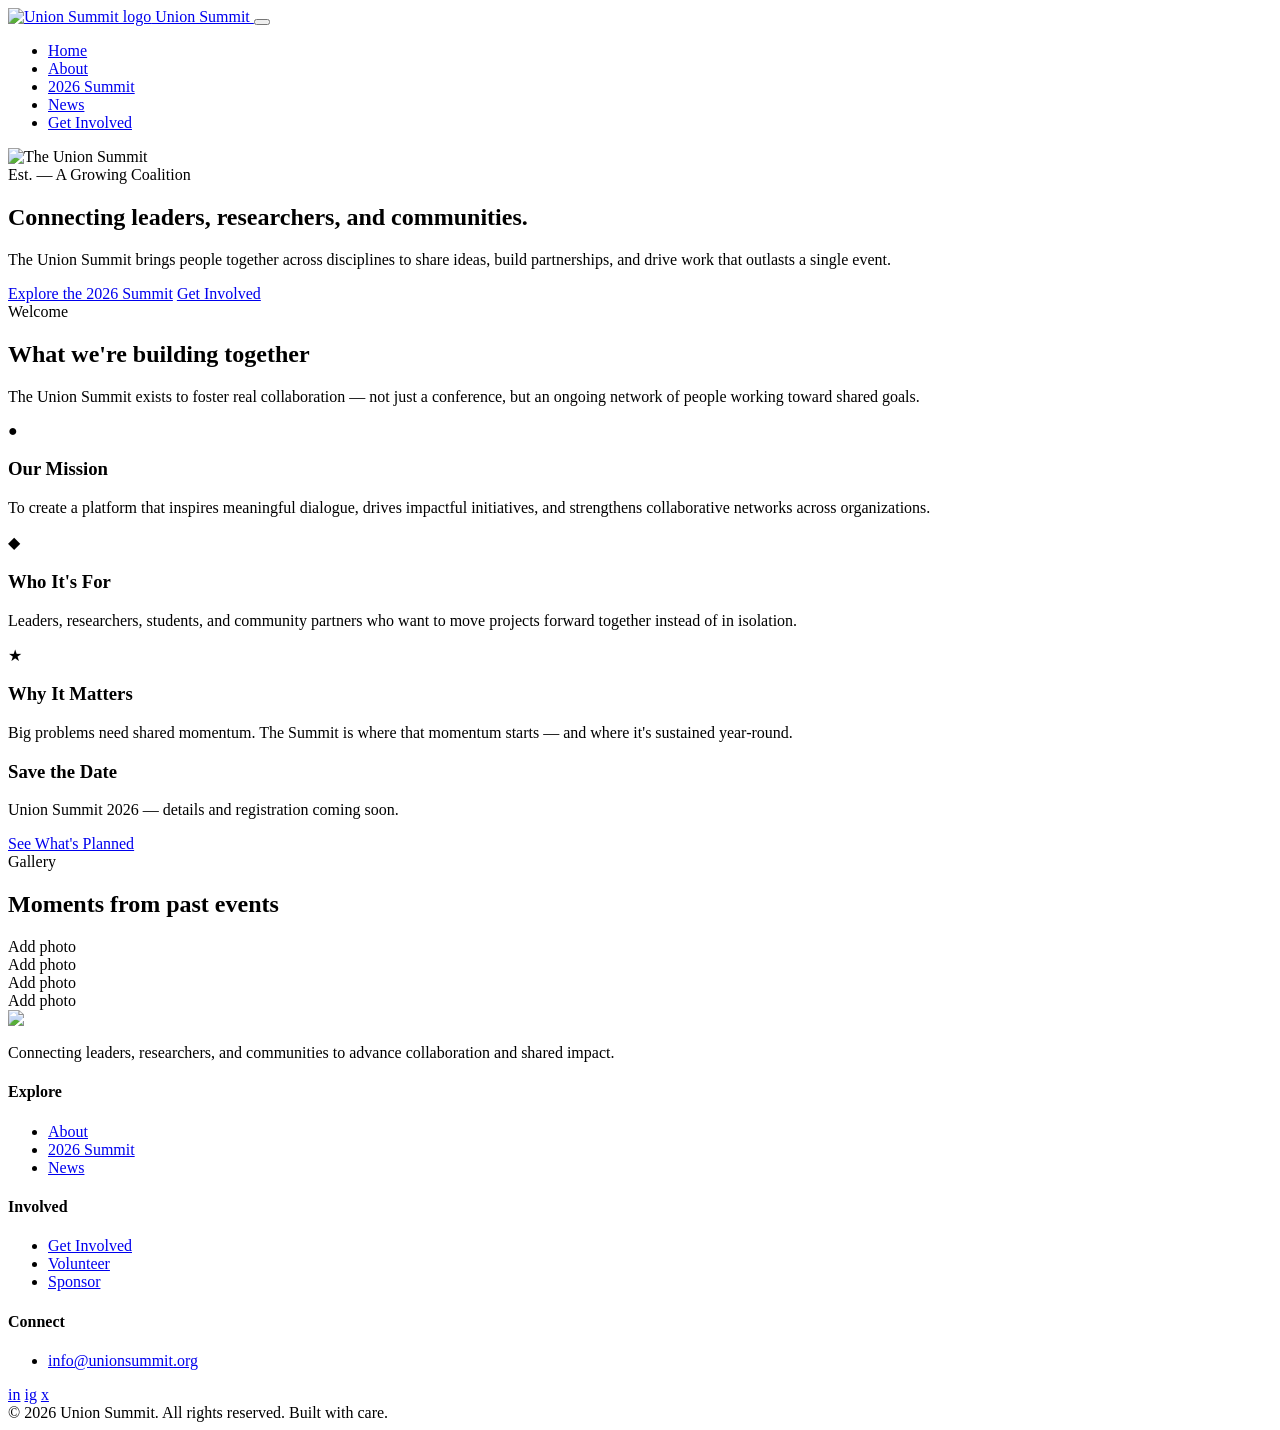
==== index.html @ f2472ecd "Add files via upload" ====
<!DOCTYPE html>
<html lang="en">
<head>
<meta charset="UTF-8">
<meta name="viewport" content="width=device-width, initial-scale=1.0">
<title>Union Summit — Connecting Leaders &amp; Communities</title>
<meta name="description" content="The Union Summit brings together leaders, researchers, and communities to advance collaboration and shared impact.">
<link rel="icon" href="assets/favicon.png" type="image/png">
<link rel="preconnect" href="https://fonts.googleapis.com">
<link href="https://fonts.googleapis.com/css2?family=Fraunces:wght@500;600;700&family=Inter:wght@400;500;600;700&display=swap" rel="stylesheet">
<link rel="stylesheet" href="assets/style.css">
</head>
<body>

<header class="site-header">
  <div class="nav-wrap">
    <a href="index.html" class="brand">
      <img src="assets/logo-icon.png" alt="Union Summit logo" class="brand-mark">
      Union Summit
    </a>
    <button class="nav-toggle" aria-label="Toggle menu" aria-expanded="false">
      <span></span><span></span><span></span>
    </button>
    <ul class="nav-links">
      <li><a href="index.html" aria-current="page">Home</a></li>
      <li><a href="about.html">About</a></li>
      <li><a href="summit2026.html">2026 Summit</a></li>
      <li><a href="news.html">News</a></li>
      <li><a href="get-involved.html">Get Involved</a></li>
    </ul>
  </div>
</header>

<section class="hero">
  <div class="container">
    <div class="hero-logo">
      <img src="assets/logo.png" alt="The Union Summit">
    </div>
    <span class="eyebrow">Est. — A Growing Coalition</span>
    <h1>Connecting leaders, researchers, and communities.</h1>
    <p class="lede">The Union Summit brings people together across disciplines to share ideas, build partnerships, and drive work that outlasts a single event.</p>
    <div class="hero-actions">
      <a href="summit2026.html" class="btn btn-primary">Explore the 2026 Summit</a>
      <a href="get-involved.html" class="btn btn-outline">Get Involved</a>
    </div>
  </div>
</section>

<section class="section">
  <div class="container">
    <div class="section-head center">
      <span class="eyebrow" style="color:var(--red)">Welcome</span>
      <h2>What we're building together</h2>
      <p>The Union Summit exists to foster real collaboration — not just a conference, but an ongoing network of people working toward shared goals.</p>
    </div>
    <div class="grid grid-3">
      <div class="card">
        <div class="icon">&#9679;</div>
        <h3>Our Mission</h3>
        <p>To create a platform that inspires meaningful dialogue, drives impactful initiatives, and strengthens collaborative networks across organizations.</p>
      </div>
      <div class="card">
        <div class="icon">&#9670;</div>
        <h3>Who It's For</h3>
        <p>Leaders, researchers, students, and community partners who want to move projects forward together instead of in isolation.</p>
      </div>
      <div class="card">
        <div class="icon">&#9733;</div>
        <h3>Why It Matters</h3>
        <p>Big problems need shared momentum. The Summit is where that momentum starts — and where it's sustained year-round.</p>
      </div>
    </div>
  </div>
</section>

<section class="section section--cream">
  <div class="container">
    <div class="banner">
      <div>
        <h3>Save the Date</h3>
        <p>Union Summit 2026 — details and registration coming soon.</p>
      </div>
      <a href="summit2026.html" class="btn btn-primary">See What's Planned</a>
    </div>
  </div>
</section>

<section class="section">
  <div class="container">
    <div class="section-head">
      <span class="eyebrow" style="color:var(--red)">Gallery</span>
      <h2>Moments from past events</h2>
    </div>
    <div class="gallery">
      <div class="ph">Add photo</div>
      <div class="ph">Add photo</div>
      <div class="ph">Add photo</div>
      <div class="ph">Add photo</div>
    </div>
  </div>
</section>

<footer class="site-footer">
  <div class="container">
    <div class="footer-grid">
      <div class="footer-brand">
        <a href="index.html" class="brand" style="color:#fff;margin-bottom:10px;display:flex">
          <img src="assets/logo-icon.png" alt="Union Summit logo" class="brand-mark"> Union Summit
        </a>
        <p>Connecting leaders, researchers, and communities to advance collaboration and shared impact.</p>
      </div>
      <div>
        <h4>Explore</h4>
        <ul>
          <li><a href="about.html">About</a></li>
          <li><a href="summit2026.html">2026 Summit</a></li>
          <li><a href="news.html">News</a></li>
        </ul>
      </div>
      <div>
        <h4>Involved</h4>
        <ul>
          <li><a href="get-involved.html">Get Involved</a></li>
          <li><a href="get-involved.html#volunteer">Volunteer</a></li>
          <li><a href="get-involved.html#sponsor">Sponsor</a></li>
        </ul>
      </div>
      <div>
        <h4>Connect</h4>
        <ul>
          <li><a href="mailto:info@unionsummit.org">info@unionsummit.org</a></li>
        </ul>
        <div class="social-row" style="margin-top:14px">
          <a href="#" aria-label="LinkedIn">in</a>
          <a href="#" aria-label="Instagram">ig</a>
          <a href="#" aria-label="X">x</a>
        </div>
      </div>
    </div>
    <div class="footer-bottom">
      <span>&copy; 2026 Union Summit. All rights reserved.</span>
      <span>Built with care.</span>
    </div>
  </div>
</footer>

<script src="assets/script.js"></script>
</body>
</html>
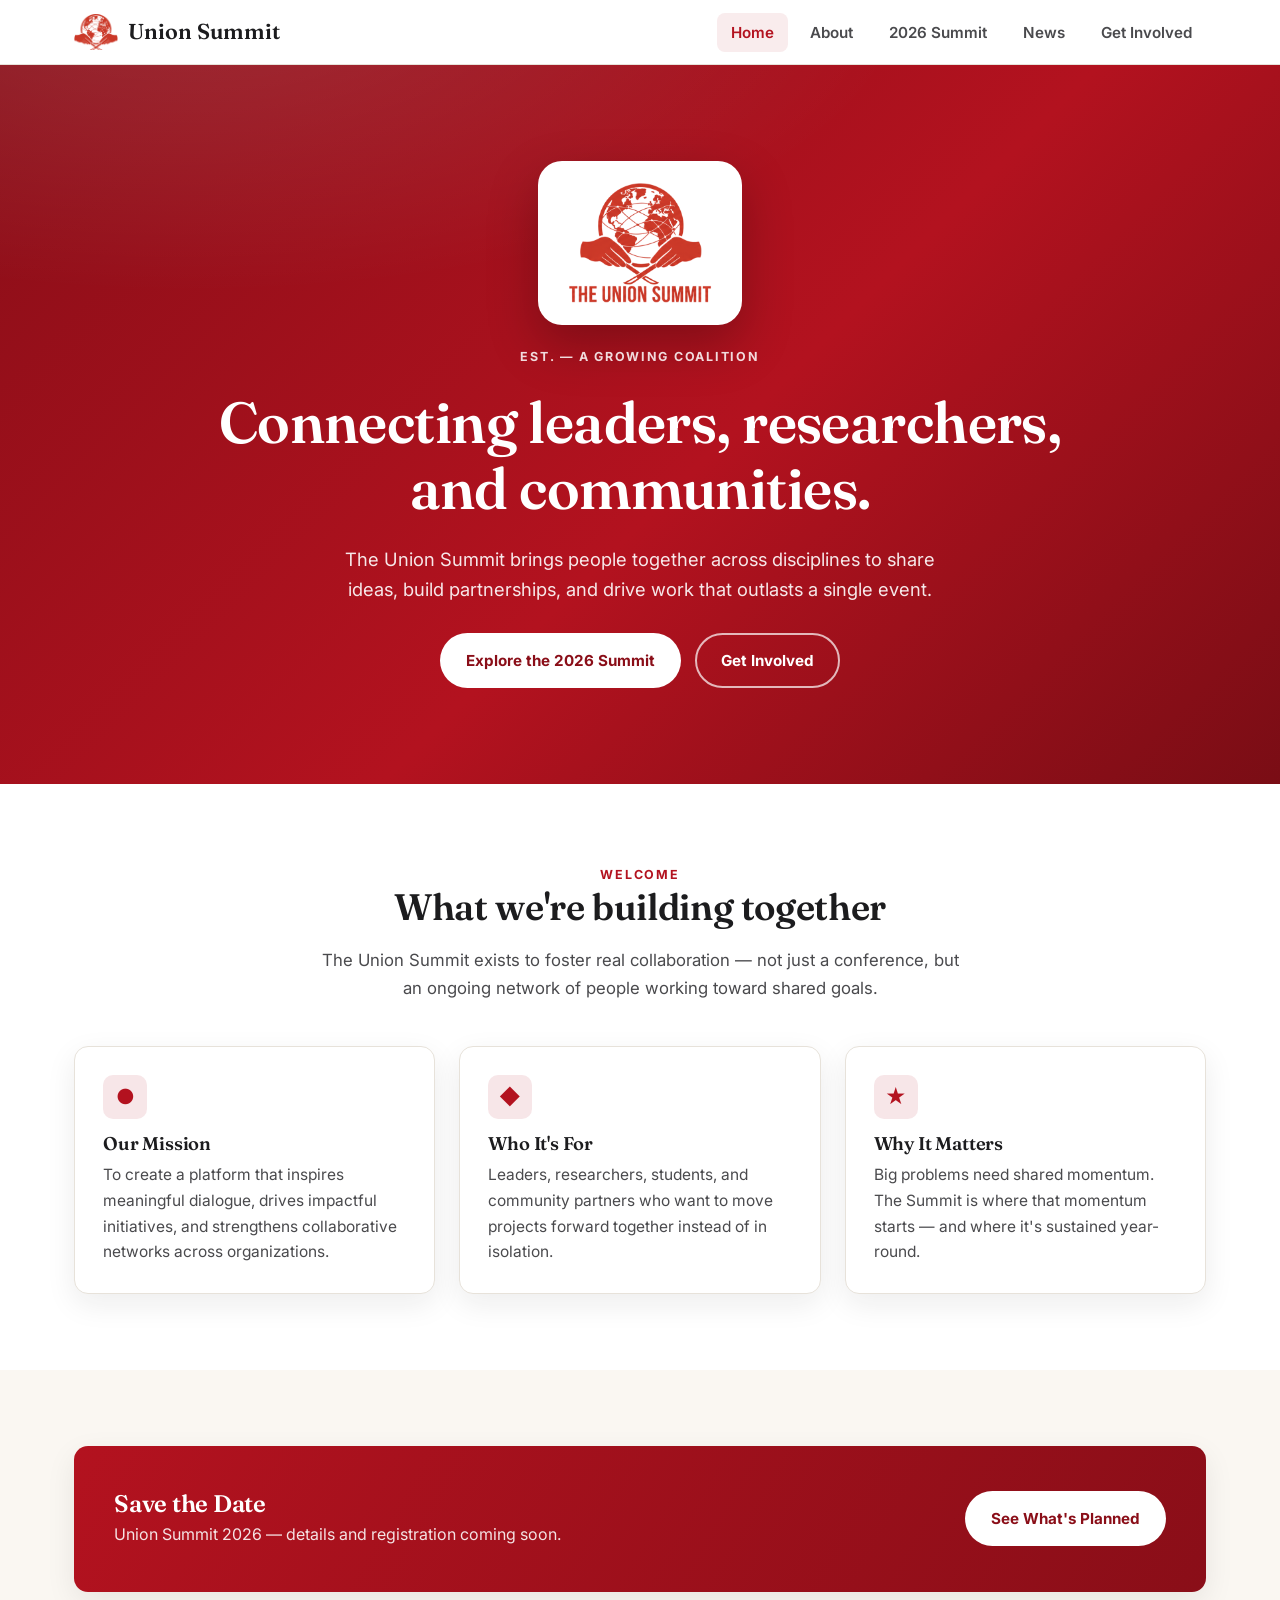
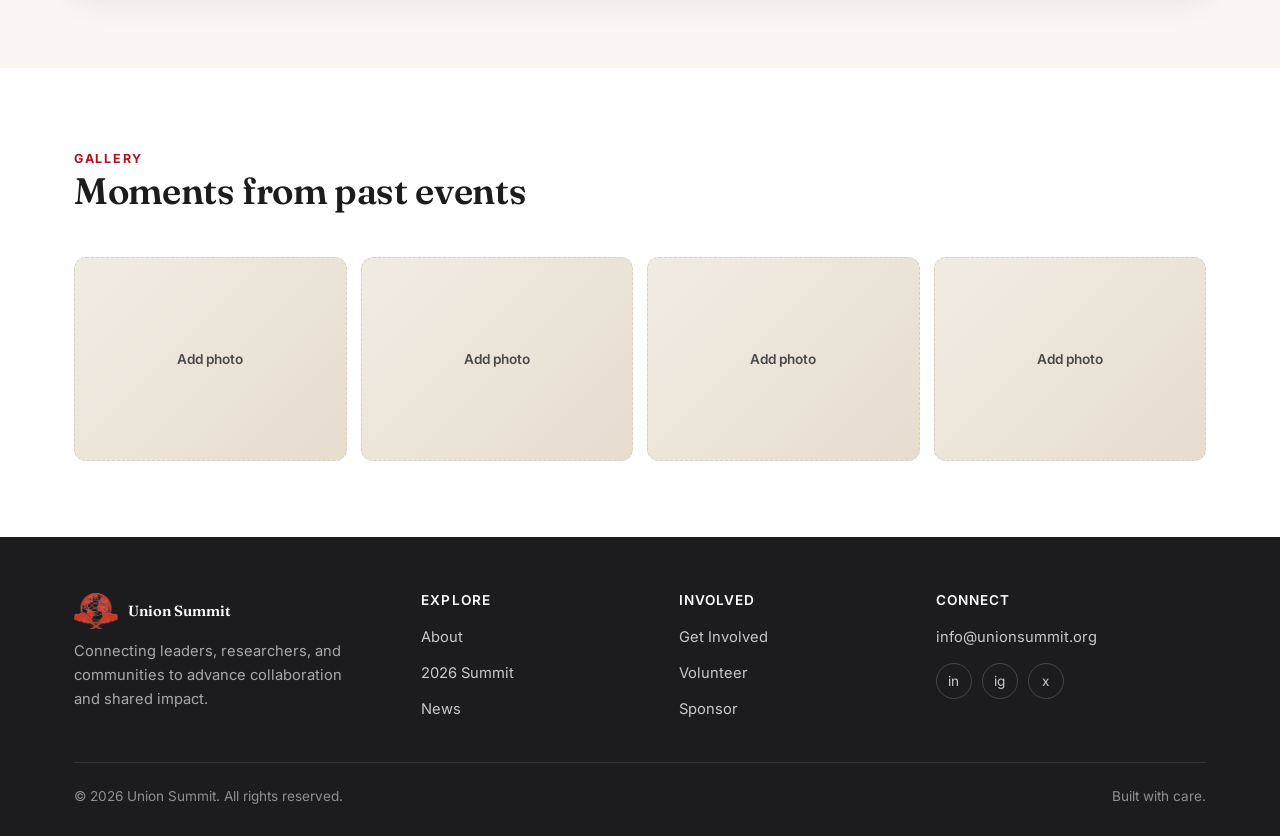
==== commit c9b76797: "Add files via upload" ====
--- a/index.html
+++ b/index.html
@@ -5,17 +5,17 @@
 <meta name="viewport" content="width=device-width, initial-scale=1.0">
 <title>Union Summit — Connecting Leaders &amp; Communities</title>
 <meta name="description" content="The Union Summit brings together leaders, researchers, and communities to advance collaboration and shared impact.">
-<link rel="icon" href="assets/favicon.png" type="image/png">
+<link rel="icon" href="favicon.png" type="image/png">
 <link rel="preconnect" href="https://fonts.googleapis.com">
 <link href="https://fonts.googleapis.com/css2?family=Fraunces:wght@500;600;700&family=Inter:wght@400;500;600;700&display=swap" rel="stylesheet">
-<link rel="stylesheet" href="assets/style.css">
+<link rel="stylesheet" href="style.css">
 </head>
 <body>
 
 <header class="site-header">
   <div class="nav-wrap">
     <a href="index.html" class="brand">
-      <img src="assets/logo-icon.png" alt="Union Summit logo" class="brand-mark">
+      <img src="logo-icon.png" alt="Union Summit logo" class="brand-mark">
       Union Summit
     </a>
     <button class="nav-toggle" aria-label="Toggle menu" aria-expanded="false">
@@ -34,7 +34,7 @@
 <section class="hero">
   <div class="container">
     <div class="hero-logo">
-      <img src="assets/logo.png" alt="The Union Summit">
+      <img src="logo.png" alt="The Union Summit">
     </div>
     <span class="eyebrow">Est. — A Growing Coalition</span>
     <h1>Connecting leaders, researchers, and communities.</h1>
@@ -105,7 +105,7 @@
     <div class="footer-grid">
       <div class="footer-brand">
         <a href="index.html" class="brand" style="color:#fff;margin-bottom:10px;display:flex">
-          <img src="assets/logo-icon.png" alt="Union Summit logo" class="brand-mark"> Union Summit
+          <img src="logo-icon.png" alt="Union Summit logo" class="brand-mark"> Union Summit
         </a>
         <p>Connecting leaders, researchers, and communities to advance collaboration and shared impact.</p>
       </div>
@@ -144,6 +144,6 @@
   </div>
 </footer>
 
-<script src="assets/script.js"></script>
+<script src="script.js"></script>
 </body>
 </html>
--- a/style.css
+++ b/style.css
@@ -0,0 +1,230 @@
+/* ============================================
+   Union Summit — shared stylesheet
+   Edit colors/fonts once here; every page updates.
+   ============================================ */
+
+:root{
+  --red: #B3121F;
+  --red-dark: #8A0E18;
+  --ink: #1C1C1E;
+  --ink-soft: #4A4A4D;
+  --paper: #FFFFFF;
+  --cream: #FAF7F2;
+  --line: #E7E2DA;
+  --gold: #C89B3C;
+
+  --font-head: "Fraunces", Georgia, serif;
+  --font-body: "Inter", -apple-system, BlinkMacSystemFont, "Segoe UI", sans-serif;
+
+  --max: 1180px;
+  --radius: 14px;
+  --shadow: 0 10px 30px rgba(28,28,30,.08);
+  --shadow-hover: 0 16px 40px rgba(28,28,30,.14);
+}
+
+*{box-sizing:border-box}
+html{scroll-behavior:smooth}
+body{
+  margin:0;
+  font-family:var(--font-body);
+  color:var(--ink);
+  background:var(--paper);
+  line-height:1.65;
+  -webkit-font-smoothing:antialiased;
+}
+img{max-width:100%;display:block}
+a{color:inherit}
+h1,h2,h3,h4{
+  font-family:var(--font-head);
+  line-height:1.15;
+  margin:0 0 .5em;
+  font-weight:600;
+  letter-spacing:-.01em;
+}
+p{margin:0 0 1em}
+.container{max-width:var(--max);margin:0 auto;padding:0 24px}
+:focus-visible{outline:3px solid var(--gold);outline-offset:2px}
+
+/* ---------- Header / Nav ---------- */
+.site-header{
+  position:sticky;top:0;z-index:100;
+  background:rgba(255,255,255,.92);
+  backdrop-filter:saturate(180%) blur(10px);
+  border-bottom:1px solid var(--line);
+}
+.nav-wrap{
+  max-width:var(--max);margin:0 auto;padding:14px 24px;
+  display:flex;align-items:center;justify-content:space-between;
+}
+.brand{
+  display:flex;align-items:center;gap:10px;
+  font-family:var(--font-head);font-weight:600;font-size:1.35rem;
+  color:var(--ink);text-decoration:none;
+}
+.brand-mark{
+  height:36px;width:auto;object-fit:contain;flex:none;
+}
+.nav-links{display:flex;gap:8px;align-items:center;list-style:none;margin:0;padding:0}
+.nav-links a{
+  text-decoration:none;font-weight:600;font-size:.95rem;color:var(--ink-soft);
+  padding:10px 14px;border-radius:8px;transition:background .15s,color .15s;
+}
+.nav-links a:hover,.nav-links a[aria-current="page"]{color:var(--red);background:rgba(179,18,31,.08)}
+.nav-toggle{
+  display:none;background:none;border:1px solid var(--line);border-radius:8px;
+  width:42px;height:42px;cursor:pointer;padding:0;
+}
+.nav-toggle span{
+  display:block;width:20px;height:2px;background:var(--ink);margin:5px auto;
+  transition:transform .2s, opacity .2s;
+}
+.nav-toggle.open span:nth-child(1){transform:translateY(7px) rotate(45deg)}
+.nav-toggle.open span:nth-child(2){opacity:0}
+.nav-toggle.open span:nth-child(3){transform:translateY(-7px) rotate(-45deg)}
+
+@media (max-width:820px){
+  .nav-toggle{display:block}
+  .nav-links{
+    position:absolute;top:100%;left:0;right:0;
+    background:var(--paper);border-bottom:1px solid var(--line);
+    flex-direction:column;align-items:stretch;gap:2px;padding:10px 16px 16px;
+    display:none;
+  }
+  .nav-links.open{display:flex}
+  .nav-links a{padding:12px 14px}
+}
+
+/* ---------- Hero ---------- */
+.hero{
+  position:relative;color:#fff;overflow:hidden;
+  background:
+    radial-gradient(1200px 500px at 15% -10%, rgba(255,255,255,.12), transparent 60%),
+    linear-gradient(135deg,var(--red-dark),var(--red) 55%,#7a0d15);
+}
+.hero .container{
+  padding-top:96px;padding-bottom:96px;
+  max-width:900px;text-align:center;
+  display:flex;flex-direction:column;align-items:center;gap:22px;
+}
+.hero.hero--sm .container{padding-top:64px;padding-bottom:64px}
+.hero-logo{
+  background:#fff;border-radius:24px;padding:22px 30px;
+  box-shadow:0 20px 50px rgba(0,0,0,.25);
+  display:inline-flex;
+}
+.hero-logo img{height:120px;width:auto;display:block}
+@media (max-width:600px){.hero-logo{padding:16px 20px}.hero-logo img{height:80px}}
+.eyebrow{
+  text-transform:uppercase;letter-spacing:.14em;font-size:.78rem;font-weight:700;
+  color:rgba(255,255,255,.85);
+}
+.hero h1{font-size:clamp(2.2rem,5vw,3.6rem);margin:0}
+.hero p.lede{font-size:1.15rem;color:rgba(255,255,255,.9);max-width:640px;margin:0}
+.hero-actions{display:flex;gap:14px;flex-wrap:wrap;justify-content:center;margin-top:6px}
+
+/* ---------- Buttons ---------- */
+.btn{
+  display:inline-flex;align-items:center;justify-content:center;gap:8px;
+  font-family:var(--font-body);font-weight:700;font-size:.95rem;
+  padding:13px 24px;border-radius:999px;text-decoration:none;
+  border:2px solid transparent;cursor:pointer;transition:transform .15s,box-shadow .15s,background .15s,color .15s;
+}
+.btn:hover{transform:translateY(-2px)}
+.btn-primary{background:#fff;color:var(--red-dark)}
+.btn-primary:hover{box-shadow:0 8px 20px rgba(0,0,0,.18)}
+.btn-outline{border-color:rgba(255,255,255,.7);color:#fff}
+.btn-outline:hover{background:rgba(255,255,255,.12)}
+.btn-solid{background:var(--red);color:#fff}
+.btn-solid:hover{background:var(--red-dark);box-shadow:0 8px 20px rgba(179,18,31,.3)}
+
+/* ---------- Sections ---------- */
+.section{padding:76px 0}
+.section--cream{background:var(--cream)}
+.section-head{max-width:640px;margin:0 0 44px}
+.section-head.center{margin-left:auto;margin-right:auto;text-align:center}
+.section-head .eyebrow{color:var(--red)}
+.section-head h2{font-size:clamp(1.7rem,3vw,2.3rem);color:var(--ink)}
+.section-head p{color:var(--ink-soft);font-size:1.05rem}
+
+/* ---------- Cards / grid ---------- */
+.grid{display:grid;gap:24px}
+.grid-2{grid-template-columns:repeat(2,1fr)}
+.grid-3{grid-template-columns:repeat(3,1fr)}
+.grid-4{grid-template-columns:repeat(4,1fr)}
+@media (max-width:900px){.grid-3,.grid-4{grid-template-columns:repeat(2,1fr)}}
+@media (max-width:600px){.grid-2,.grid-3,.grid-4{grid-template-columns:1fr}}
+
+.card{
+  background:var(--paper);border:1px solid var(--line);border-radius:var(--radius);
+  padding:28px;box-shadow:var(--shadow);transition:box-shadow .2s,transform .2s;
+}
+.card:hover{box-shadow:var(--shadow-hover);transform:translateY(-3px)}
+.card .icon{
+  width:44px;height:44px;border-radius:10px;background:rgba(179,18,31,.1);
+  color:var(--red);display:flex;align-items:center;justify-content:center;
+  font-size:1.3rem;margin-bottom:14px;
+}
+.card h3{font-size:1.15rem;margin-bottom:8px}
+.card p{color:var(--ink-soft);margin-bottom:0;font-size:.97rem}
+.card .placeholder-note{
+  display:inline-block;margin-top:12px;font-size:.78rem;font-weight:700;
+  color:var(--gold);text-transform:uppercase;letter-spacing:.05em;
+}
+
+/* ---------- Banner / CTA ---------- */
+.banner{
+  background:linear-gradient(120deg,var(--red),var(--red-dark));
+  color:#fff;border-radius:var(--radius);padding:44px 40px;
+  display:flex;align-items:center;justify-content:space-between;gap:24px;flex-wrap:wrap;
+  box-shadow:var(--shadow);
+}
+.banner h3{margin:0 0 4px;font-size:1.5rem}
+.banner p{margin:0;color:rgba(255,255,255,.88)}
+
+/* ---------- Gallery ---------- */
+.gallery{display:grid;grid-template-columns:repeat(4,1fr);gap:14px}
+@media (max-width:820px){.gallery{grid-template-columns:repeat(2,1fr)}}
+.gallery .ph{
+  aspect-ratio:4/3;border-radius:12px;
+  background:linear-gradient(135deg,#f1ece3,#e6ddcf);
+  display:flex;align-items:center;justify-content:center;
+  color:var(--ink-soft);font-size:.85rem;font-weight:600;text-align:center;padding:10px;
+  border:1px dashed #d8cfbe;
+}
+
+/* ---------- Stats ---------- */
+.stats{display:flex;gap:40px;flex-wrap:wrap;justify-content:center}
+.stat{text-align:center}
+.stat .num{font-family:var(--font-head);font-size:2.4rem;color:var(--red);font-weight:600}
+.stat .label{color:var(--ink-soft);font-size:.9rem;text-transform:uppercase;letter-spacing:.06em}
+
+/* ---------- Forms ---------- */
+.form{max-width:560px}
+.form label{display:block;font-weight:700;font-size:.9rem;margin-bottom:6px}
+.form input,.form textarea,.form select{
+  width:100%;padding:12px 14px;border-radius:10px;border:1px solid var(--line);
+  font-family:var(--font-body);font-size:.97rem;margin-bottom:16px;background:#fff;
+}
+.form input:focus,.form textarea:focus{outline:2px solid var(--red);outline-offset:1px;border-color:var(--red)}
+
+/* ---------- Footer ---------- */
+.site-footer{background:var(--ink);color:#d9d9db;padding:56px 0 28px;margin-top:0}
+.footer-grid{display:grid;grid-template-columns:1.4fr 1fr 1fr 1.2fr;gap:32px;padding-bottom:36px;border-bottom:1px solid rgba(255,255,255,.1)}
+@media (max-width:820px){.footer-grid{grid-template-columns:1fr 1fr}}
+@media (max-width:520px){.footer-grid{grid-template-columns:1fr}}
+.site-footer h4{color:#fff;font-family:var(--font-body);font-size:.85rem;text-transform:uppercase;letter-spacing:.08em;margin-bottom:14px}
+.site-footer a{color:#c9c9cd;text-decoration:none;font-size:.92rem}
+.site-footer a:hover{color:#fff}
+.site-footer ul{list-style:none;margin:0;padding:0;display:flex;flex-direction:column;gap:10px}
+.footer-brand p{color:#a9a9ad;font-size:.92rem;max-width:280px}
+.footer-bottom{padding-top:22px;display:flex;justify-content:space-between;flex-wrap:wrap;gap:10px;font-size:.85rem;color:#8f8f93}
+.social-row{display:flex;gap:10px}
+.social-row a{
+  width:36px;height:36px;border-radius:50%;border:1px solid rgba(255,255,255,.18);
+  display:flex;align-items:center;justify-content:center;font-size:.85rem;
+}
+.social-row a:hover{background:rgba(255,255,255,.1)}
+
+/* ---------- Utility ---------- */
+.text-center{text-align:center}
+.mt-0{margin-top:0}
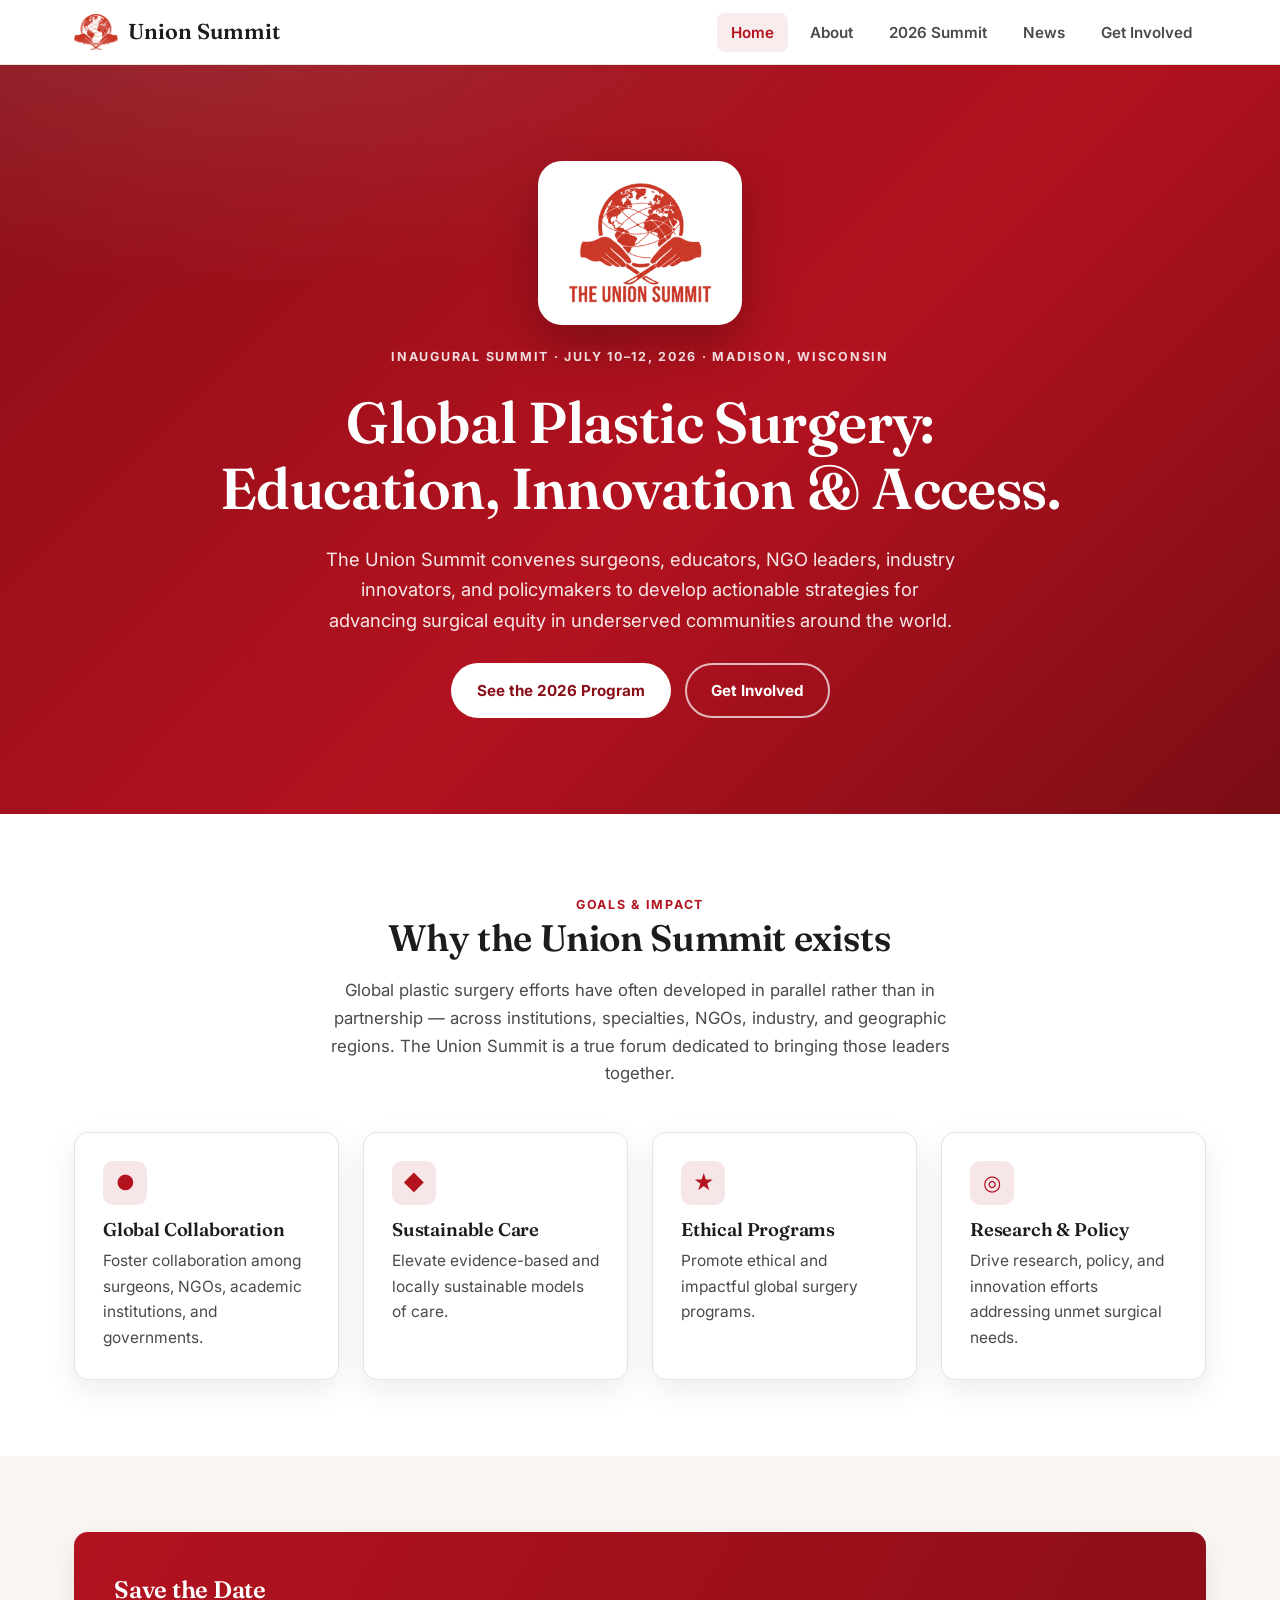
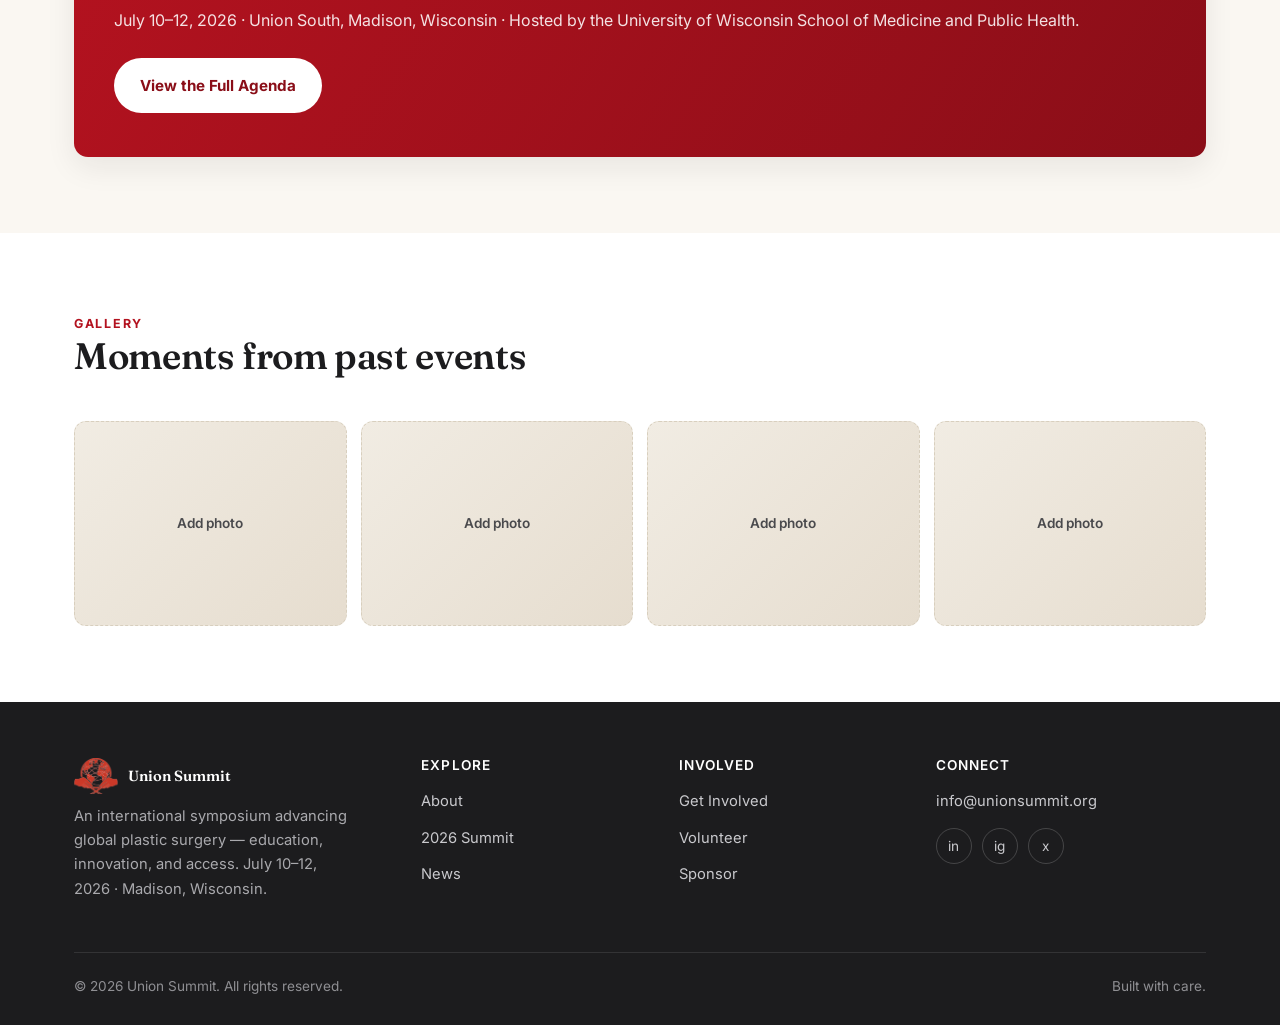
==== commit 33731250: "Replace placeholder copy with real 2026 program content Pulls from the official program, sponsorship" ====
--- a/index.html
+++ b/index.html
@@ -3,8 +3,8 @@
 <head>
 <meta charset="UTF-8">
 <meta name="viewport" content="width=device-width, initial-scale=1.0">
-<title>Union Summit — Connecting Leaders &amp; Communities</title>
-<meta name="description" content="The Union Summit brings together leaders, researchers, and communities to advance collaboration and shared impact.">
+<title>Union Summit 2026 — Global Plastic Surgery: Education, Innovation &amp; Access</title>
+<meta name="description" content="The inaugural Union Summit convenes surgeons, educators, NGO leaders, industry innovators, and policymakers to advance global plastic surgery. July 10–12, 2026 · Madison, Wisconsin.">
 <link rel="icon" href="favicon.png" type="image/png">
 <link rel="preconnect" href="https://fonts.googleapis.com">
 <link href="https://fonts.googleapis.com/css2?family=Fraunces:wght@500;600;700&family=Inter:wght@400;500;600;700&display=swap" rel="stylesheet">
@@ -36,11 +36,11 @@
     <div class="hero-logo">
       <img src="logo.png" alt="The Union Summit">
     </div>
-    <span class="eyebrow">Est. — A Growing Coalition</span>
-    <h1>Connecting leaders, researchers, and communities.</h1>
-    <p class="lede">The Union Summit brings people together across disciplines to share ideas, build partnerships, and drive work that outlasts a single event.</p>
+    <span class="eyebrow">Inaugural Summit · July 10–12, 2026 · Madison, Wisconsin</span>
+    <h1>Global Plastic Surgery: Education, Innovation &amp; Access.</h1>
+    <p class="lede">The Union Summit convenes surgeons, educators, NGO leaders, industry innovators, and policymakers to develop actionable strategies for advancing surgical equity in underserved communities around the world.</p>
     <div class="hero-actions">
-      <a href="summit2026.html" class="btn btn-primary">Explore the 2026 Summit</a>
+      <a href="summit2026.html" class="btn btn-primary">See the 2026 Program</a>
       <a href="get-involved.html" class="btn btn-outline">Get Involved</a>
     </div>
   </div>
@@ -49,25 +49,30 @@
 <section class="section">
   <div class="container">
     <div class="section-head center">
-      <span class="eyebrow" style="color:var(--red)">Welcome</span>
-      <h2>What we're building together</h2>
-      <p>The Union Summit exists to foster real collaboration — not just a conference, but an ongoing network of people working toward shared goals.</p>
+      <span class="eyebrow" style="color:var(--red)">Goals &amp; Impact</span>
+      <h2>Why the Union Summit exists</h2>
+      <p>Global plastic surgery efforts have often developed in parallel rather than in partnership — across institutions, specialties, NGOs, industry, and geographic regions. The Union Summit is a true forum dedicated to bringing those leaders together.</p>
     </div>
-    <div class="grid grid-3">
+    <div class="grid grid-4">
       <div class="card">
         <div class="icon">&#9679;</div>
-        <h3>Our Mission</h3>
-        <p>To create a platform that inspires meaningful dialogue, drives impactful initiatives, and strengthens collaborative networks across organizations.</p>
+        <h3>Global Collaboration</h3>
+        <p>Foster collaboration among surgeons, NGOs, academic institutions, and governments.</p>
       </div>
       <div class="card">
         <div class="icon">&#9670;</div>
-        <h3>Who It's For</h3>
-        <p>Leaders, researchers, students, and community partners who want to move projects forward together instead of in isolation.</p>
+        <h3>Sustainable Care</h3>
+        <p>Elevate evidence-based and locally sustainable models of care.</p>
       </div>
       <div class="card">
         <div class="icon">&#9733;</div>
-        <h3>Why It Matters</h3>
-        <p>Big problems need shared momentum. The Summit is where that momentum starts — and where it's sustained year-round.</p>
+        <h3>Ethical Programs</h3>
+        <p>Promote ethical and impactful global surgery programs.</p>
+      </div>
+      <div class="card">
+        <div class="icon">&#9678;</div>
+        <h3>Research &amp; Policy</h3>
+        <p>Drive research, policy, and innovation efforts addressing unmet surgical needs.</p>
       </div>
     </div>
   </div>
@@ -78,9 +83,9 @@
     <div class="banner">
       <div>
         <h3>Save the Date</h3>
-        <p>Union Summit 2026 — details and registration coming soon.</p>
+        <p>July 10–12, 2026 · Union South, Madison, Wisconsin · Hosted by the University of Wisconsin School of Medicine and Public Health.</p>
       </div>
-      <a href="summit2026.html" class="btn btn-primary">See What's Planned</a>
+      <a href="summit2026.html" class="btn btn-primary">View the Full Agenda</a>
     </div>
   </div>
 </section>
@@ -107,7 +112,7 @@
         <a href="index.html" class="brand" style="color:#fff;margin-bottom:10px;display:flex">
           <img src="logo-icon.png" alt="Union Summit logo" class="brand-mark"> Union Summit
         </a>
-        <p>Connecting leaders, researchers, and communities to advance collaboration and shared impact.</p>
+        <p>An international symposium advancing global plastic surgery — education, innovation, and access. July 10–12, 2026 · Madison, Wisconsin.</p>
       </div>
       <div>
         <h4>Explore</h4>
--- a/style.css
+++ b/style.css
@@ -191,6 +191,95 @@
   color:var(--ink-soft);font-size:.85rem;font-weight:600;text-align:center;padding:10px;
   border:1px dashed #d8cfbe;
 }
+
+/* ---------- Pull quote ---------- */
+.pull-quote{
+  max-width:820px;margin:0 auto;text-align:center;
+}
+.pull-quote blockquote{
+  margin:0 0 20px;font-family:var(--font-head);font-size:clamp(1.3rem,2.4vw,1.7rem);
+  color:var(--ink);line-height:1.4;font-weight:500;
+}
+.pull-quote blockquote::before{content:"\201C"}
+.pull-quote blockquote::after{content:"\201D"}
+.pull-quote cite{font-style:normal;color:var(--red);font-weight:700;font-size:.92rem}
+
+/* ---------- People / bios ---------- */
+.people{display:grid;gap:22px;grid-template-columns:repeat(2,1fr)}
+@media (max-width:700px){.people{grid-template-columns:1fr}}
+.person{
+  display:flex;gap:16px;background:var(--paper);border:1px solid var(--line);
+  border-radius:var(--radius);padding:22px;box-shadow:var(--shadow);
+}
+.person-avatar{
+  width:56px;height:56px;border-radius:50%;flex:none;
+  background:rgba(179,18,31,.1);color:var(--red);
+  display:flex;align-items:center;justify-content:center;
+  font-family:var(--font-head);font-weight:700;font-size:1.05rem;
+}
+.person h4{margin:0 0 2px;font-size:1.05rem}
+.person .person-title{color:var(--red);font-weight:700;font-size:.82rem;margin-bottom:8px;line-height:1.4}
+.person p.bio{color:var(--ink-soft);font-size:.92rem;margin:0}
+
+/* ---------- Roster (name + title only, no bio) ---------- */
+.roster{list-style:none;margin:0;padding:0;display:grid;gap:10px}
+.roster li{
+  display:flex;justify-content:space-between;gap:16px;flex-wrap:wrap;
+  padding:12px 0;border-bottom:1px solid var(--line);font-size:.95rem;
+}
+.roster li:last-child{border-bottom:none}
+.roster .r-name{font-weight:700;color:var(--ink)}
+.roster .r-title{color:var(--ink-soft);text-align:right}
+.session-block{margin-bottom:38px}
+.session-block h4{
+  font-family:var(--font-body);font-weight:700;font-size:.85rem;
+  text-transform:uppercase;letter-spacing:.05em;color:var(--red);margin-bottom:4px;
+}
+.session-block .session-time{color:var(--ink-soft);font-size:.85rem;margin-bottom:14px}
+.moderator-tag{
+  display:inline-block;background:rgba(179,18,31,.08);color:var(--red);
+  font-weight:700;font-size:.78rem;padding:4px 10px;border-radius:999px;margin-bottom:10px;
+}
+
+/* ---------- Agenda ---------- */
+.agenda-day{margin-bottom:48px}
+.agenda-day:last-child{margin-bottom:0}
+.agenda-day h3{
+  font-size:1.4rem;color:var(--red);border-bottom:2px solid var(--line);
+  padding-bottom:12px;margin-bottom:6px;
+}
+.agenda-day .day-date{color:var(--ink-soft);font-size:.9rem;margin-bottom:20px}
+.agenda-item{
+  display:flex;gap:20px;padding:14px 0;border-bottom:1px solid var(--line);
+}
+.agenda-item:last-child{border-bottom:none}
+.agenda-time{
+  flex:none;width:150px;font-weight:700;font-size:.88rem;color:var(--ink);
+  padding-top:1px;
+}
+.agenda-body h4{margin:0 0 3px;font-size:1rem}
+.agenda-body p{margin:0;color:var(--ink-soft);font-size:.88rem}
+.agenda-tag{
+  display:inline-block;background:var(--cream);color:var(--ink-soft);
+  font-size:.72rem;font-weight:700;text-transform:uppercase;letter-spacing:.04em;
+  padding:2px 8px;border-radius:6px;margin-top:6px;
+}
+
+/* ---------- Sponsors ---------- */
+.sponsor-tier{margin-bottom:34px}
+.sponsor-tier:last-child{margin-bottom:0}
+.sponsor-tier h4{
+  font-size:.8rem;text-transform:uppercase;letter-spacing:.08em;font-weight:700;
+  color:var(--red);margin-bottom:14px;text-align:center;
+}
+.sponsor-row{display:flex;flex-wrap:wrap;gap:12px;justify-content:center}
+.sponsor-pill{
+  background:var(--paper);border:1px solid var(--line);border-radius:10px;
+  padding:12px 20px;font-weight:700;color:var(--ink);font-size:.95rem;
+  box-shadow:var(--shadow);
+}
+.sponsor-tier.platinum .sponsor-pill{font-size:1.15rem;padding:16px 30px}
+.sponsor-tier.silver .sponsor-pill{font-size:1.05rem;padding:14px 26px}
 
 /* ---------- Stats ---------- */
 .stats{display:flex;gap:40px;flex-wrap:wrap;justify-content:center}
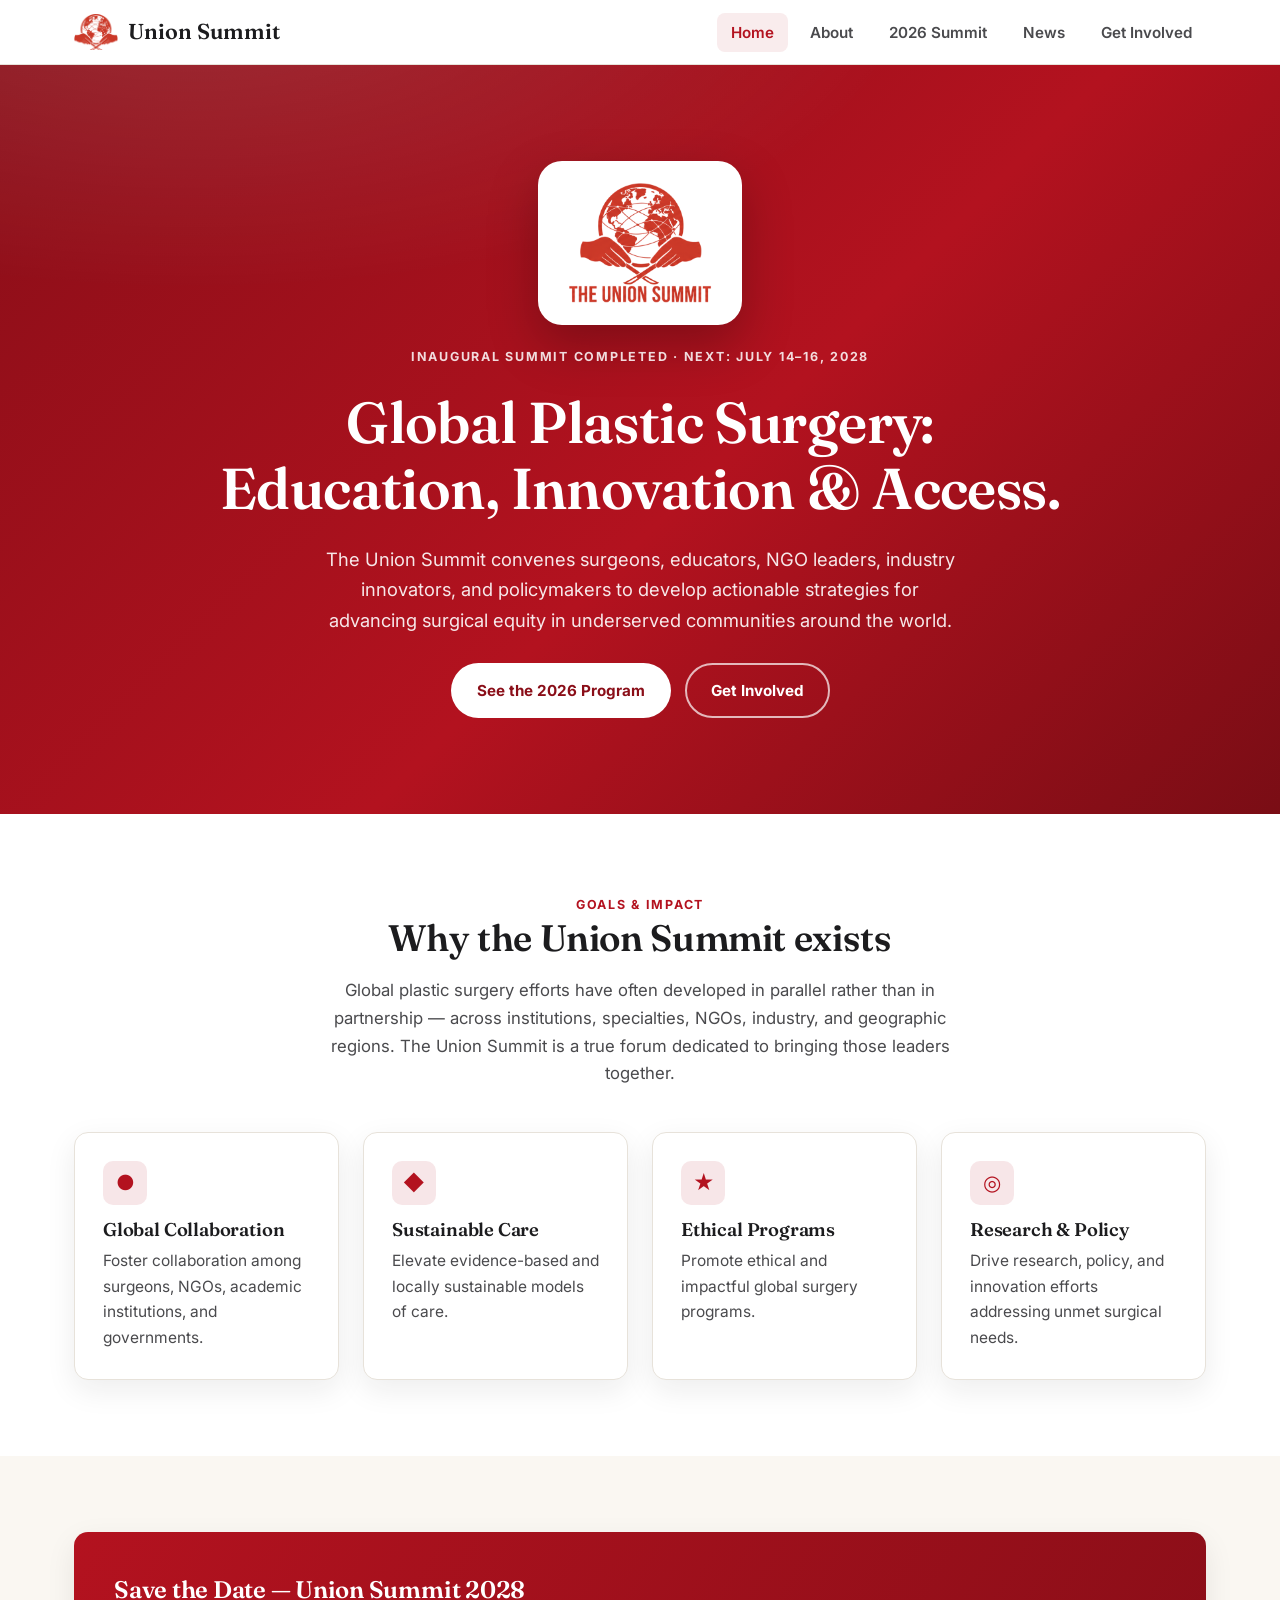
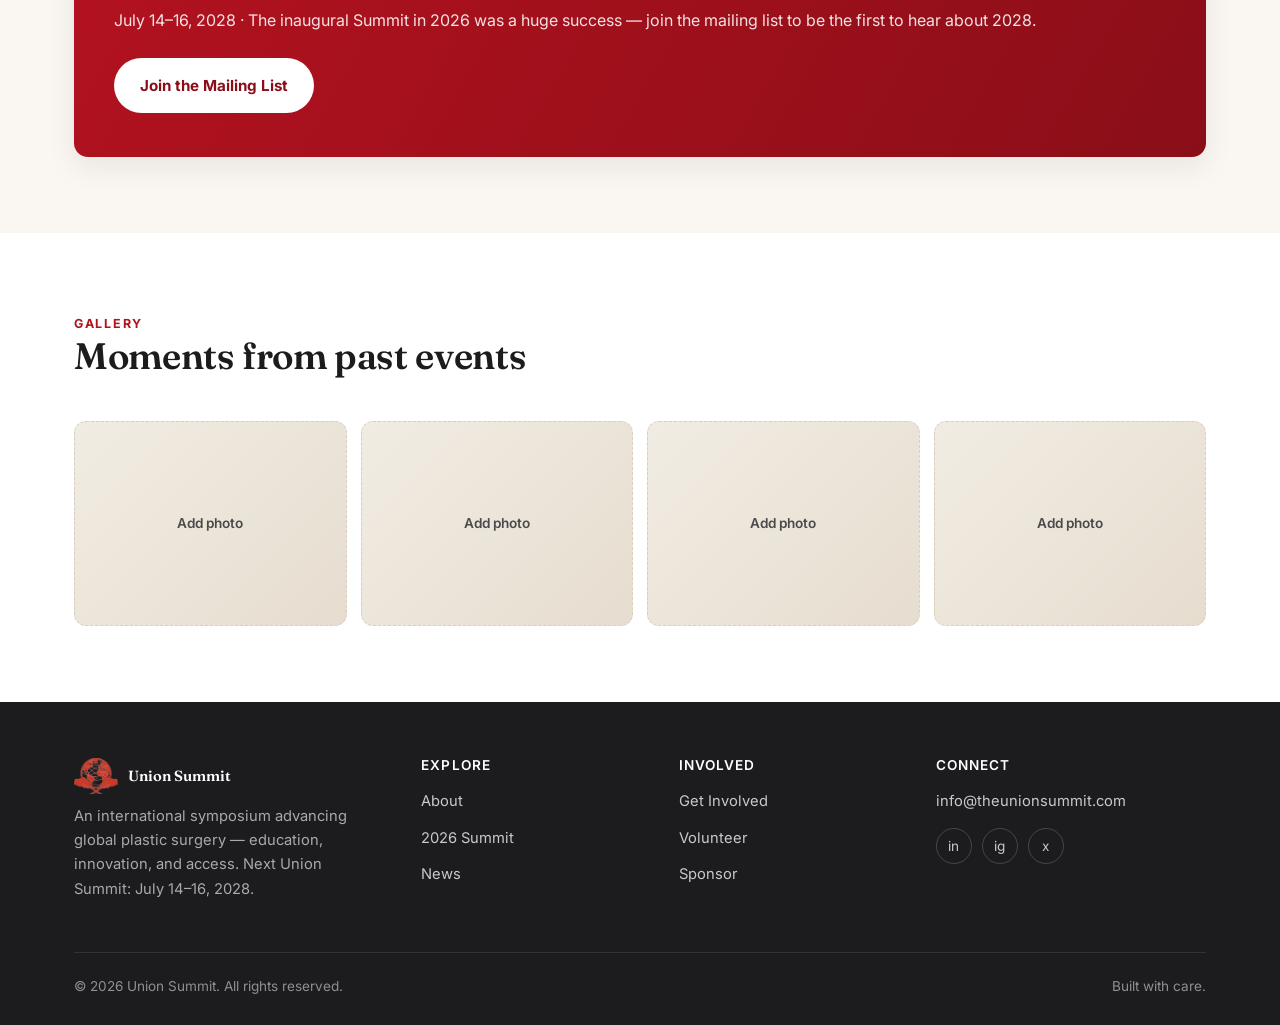
==== commit 80a2bec7: "Update site to reflect the Summit's conclusion and add real detail - About: custom icons, Three Pill" ====
--- a/index.html
+++ b/index.html
@@ -4,7 +4,7 @@
 <meta charset="UTF-8">
 <meta name="viewport" content="width=device-width, initial-scale=1.0">
 <title>Union Summit 2026 — Global Plastic Surgery: Education, Innovation &amp; Access</title>
-<meta name="description" content="The inaugural Union Summit convenes surgeons, educators, NGO leaders, industry innovators, and policymakers to advance global plastic surgery. July 10–12, 2026 · Madison, Wisconsin.">
+<meta name="description" content="The Union Summit convenes surgeons, educators, NGO leaders, industry innovators, and policymakers to advance global plastic surgery. The inaugural Summit was held July 2026 in Madison, Wisconsin; the next is July 14–16, 2028.">
 <link rel="icon" href="favicon.png" type="image/png">
 <link rel="preconnect" href="https://fonts.googleapis.com">
 <link href="https://fonts.googleapis.com/css2?family=Fraunces:wght@500;600;700&family=Inter:wght@400;500;600;700&display=swap" rel="stylesheet">
@@ -36,7 +36,7 @@
     <div class="hero-logo">
       <img src="logo.png" alt="The Union Summit">
     </div>
-    <span class="eyebrow">Inaugural Summit · July 10–12, 2026 · Madison, Wisconsin</span>
+    <span class="eyebrow">Inaugural Summit Completed · Next: July 14–16, 2028</span>
     <h1>Global Plastic Surgery: Education, Innovation &amp; Access.</h1>
     <p class="lede">The Union Summit convenes surgeons, educators, NGO leaders, industry innovators, and policymakers to develop actionable strategies for advancing surgical equity in underserved communities around the world.</p>
     <div class="hero-actions">
@@ -82,10 +82,10 @@
   <div class="container">
     <div class="banner">
       <div>
-        <h3>Save the Date</h3>
-        <p>July 10–12, 2026 · Union South, Madison, Wisconsin · Hosted by the University of Wisconsin School of Medicine and Public Health.</p>
+        <h3>Save the Date — Union Summit 2028</h3>
+        <p>July 14–16, 2028 · The inaugural Summit in 2026 was a huge success — join the mailing list to be the first to hear about 2028.</p>
       </div>
-      <a href="summit2026.html" class="btn btn-primary">View the Full Agenda</a>
+      <a href="get-involved.html#mailing-list" class="btn btn-primary">Join the Mailing List</a>
     </div>
   </div>
 </section>
@@ -112,7 +112,7 @@
         <a href="index.html" class="brand" style="color:#fff;margin-bottom:10px;display:flex">
           <img src="logo-icon.png" alt="Union Summit logo" class="brand-mark"> Union Summit
         </a>
-        <p>An international symposium advancing global plastic surgery — education, innovation, and access. July 10–12, 2026 · Madison, Wisconsin.</p>
+        <p>An international symposium advancing global plastic surgery — education, innovation, and access. Next Union Summit: July 14–16, 2028.</p>
       </div>
       <div>
         <h4>Explore</h4>
@@ -133,7 +133,7 @@
       <div>
         <h4>Connect</h4>
         <ul>
-          <li><a href="mailto:info@unionsummit.org">info@unionsummit.org</a></li>
+          <li><a href="mailto:info@theunionsummit.com">info@theunionsummit.com</a></li>
         </ul>
         <div class="social-row" style="margin-top:14px">
           <a href="#" aria-label="LinkedIn">in</a>
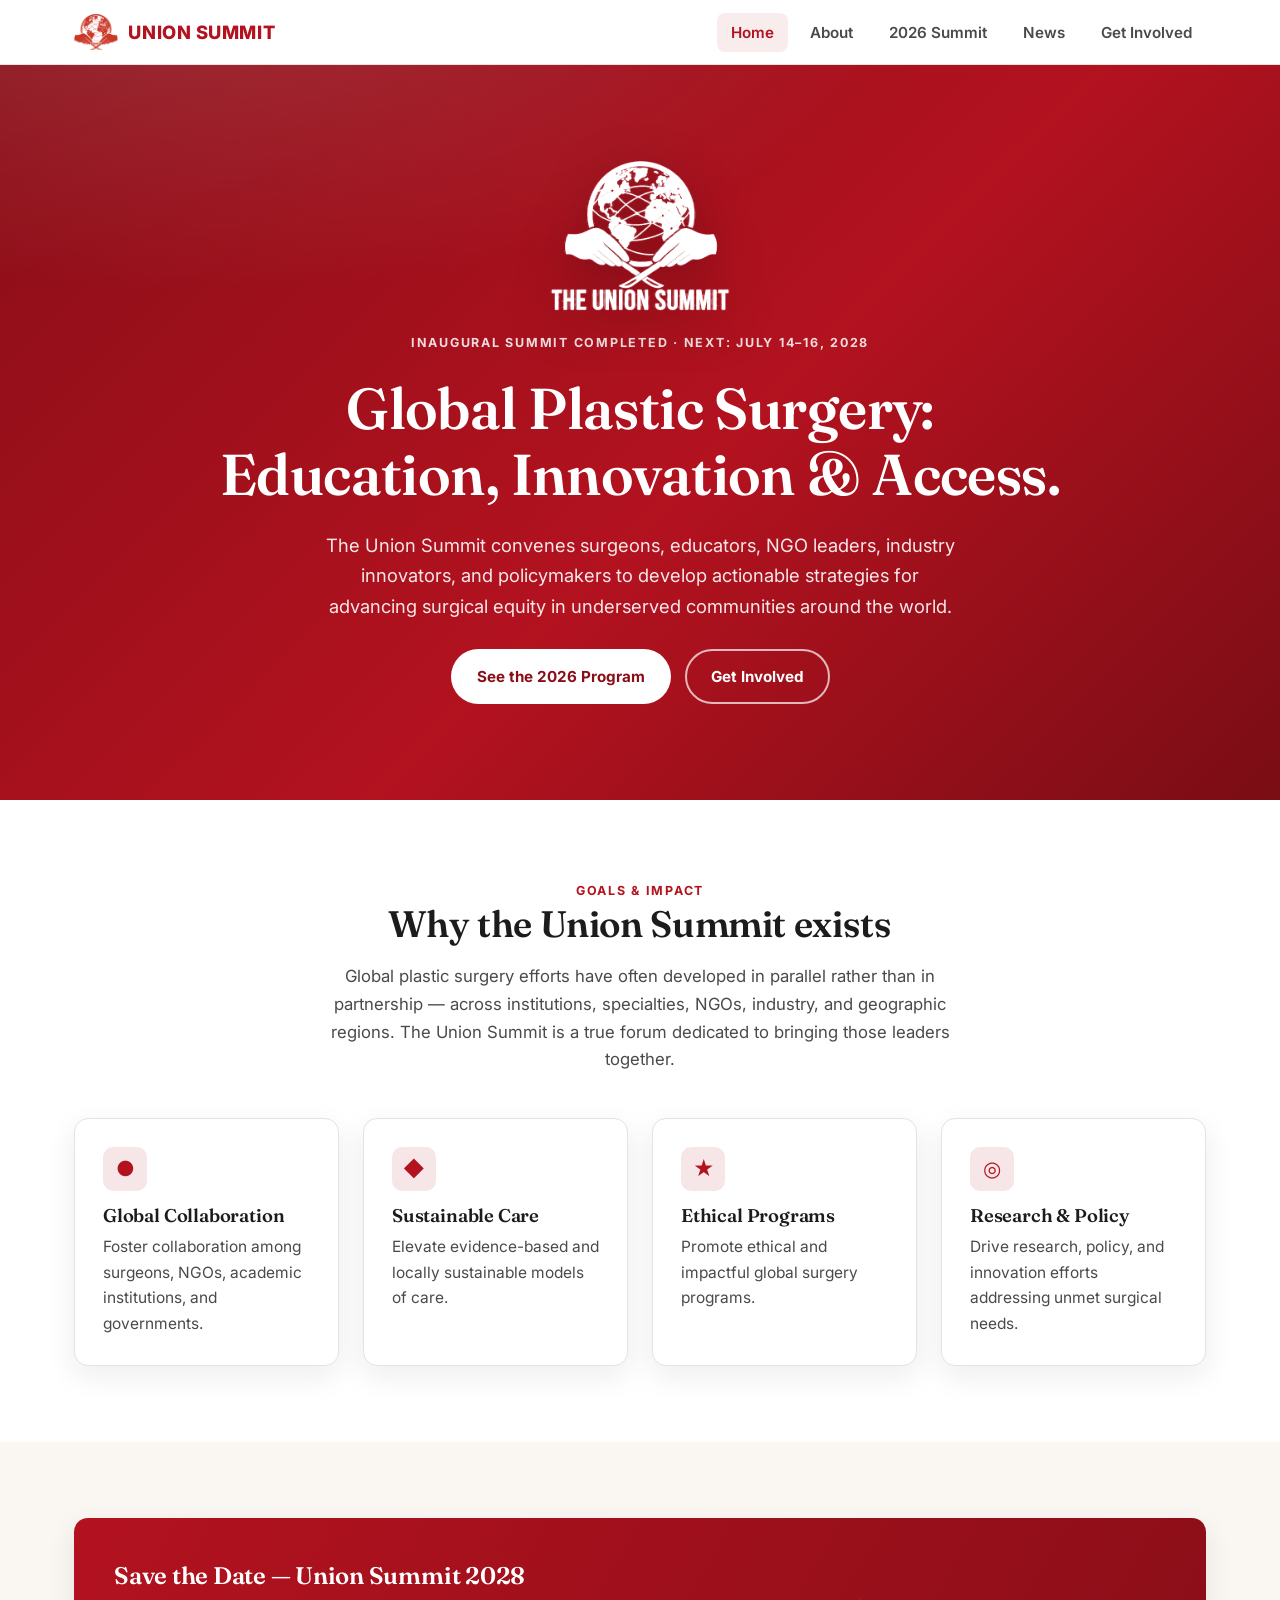
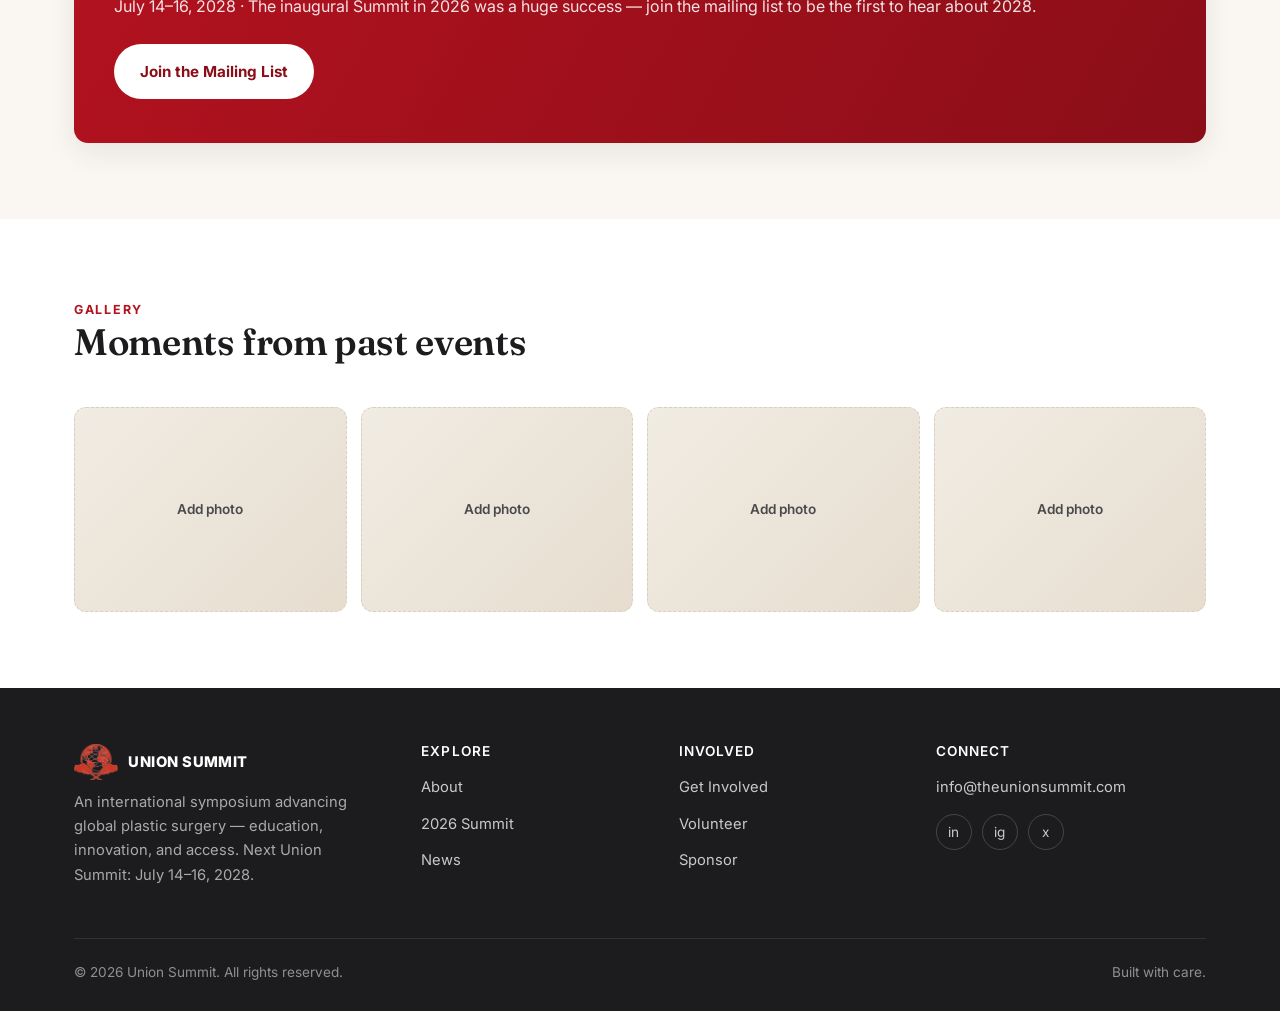
==== commit 876803f0: "Match brand wordmark and fix hero logo treatment - Nav/footer brand text now red, uppercase, bold sa" ====
--- a/index.html
+++ b/index.html
@@ -33,8 +33,8 @@
 
 <section class="hero">
   <div class="container">
-    <div class="hero-logo">
-      <img src="logo.png" alt="The Union Summit">
+    <div class="hero-logo-plain">
+      <img src="logo-white.png" alt="The Union Summit">
     </div>
     <span class="eyebrow">Inaugural Summit Completed · Next: July 14–16, 2028</span>
     <h1>Global Plastic Surgery: Education, Innovation &amp; Access.</h1>
--- a/style.css
+++ b/style.css
@@ -58,8 +58,9 @@
 }
 .brand{
   display:flex;align-items:center;gap:10px;
-  font-family:var(--font-head);font-weight:600;font-size:1.35rem;
-  color:var(--ink);text-decoration:none;
+  font-family:var(--font-body);font-weight:800;font-size:1.15rem;
+  text-transform:uppercase;letter-spacing:.03em;
+  color:var(--red);text-decoration:none;
 }
 .brand-mark{
   height:36px;width:auto;object-fit:contain;flex:none;
@@ -114,6 +115,9 @@
 }
 .hero-logo img{height:120px;width:auto;display:block}
 @media (max-width:600px){.hero-logo{padding:16px 20px}.hero-logo img{height:80px}}
+.hero-logo-plain{display:flex}
+.hero-logo-plain img{height:150px;width:auto;display:block;filter:drop-shadow(0 12px 24px rgba(0,0,0,.25))}
+@media (max-width:600px){.hero-logo-plain img{height:100px}}
 .eyebrow{
   text-transform:uppercase;letter-spacing:.14em;font-size:.78rem;font-weight:700;
   color:rgba(255,255,255,.85);
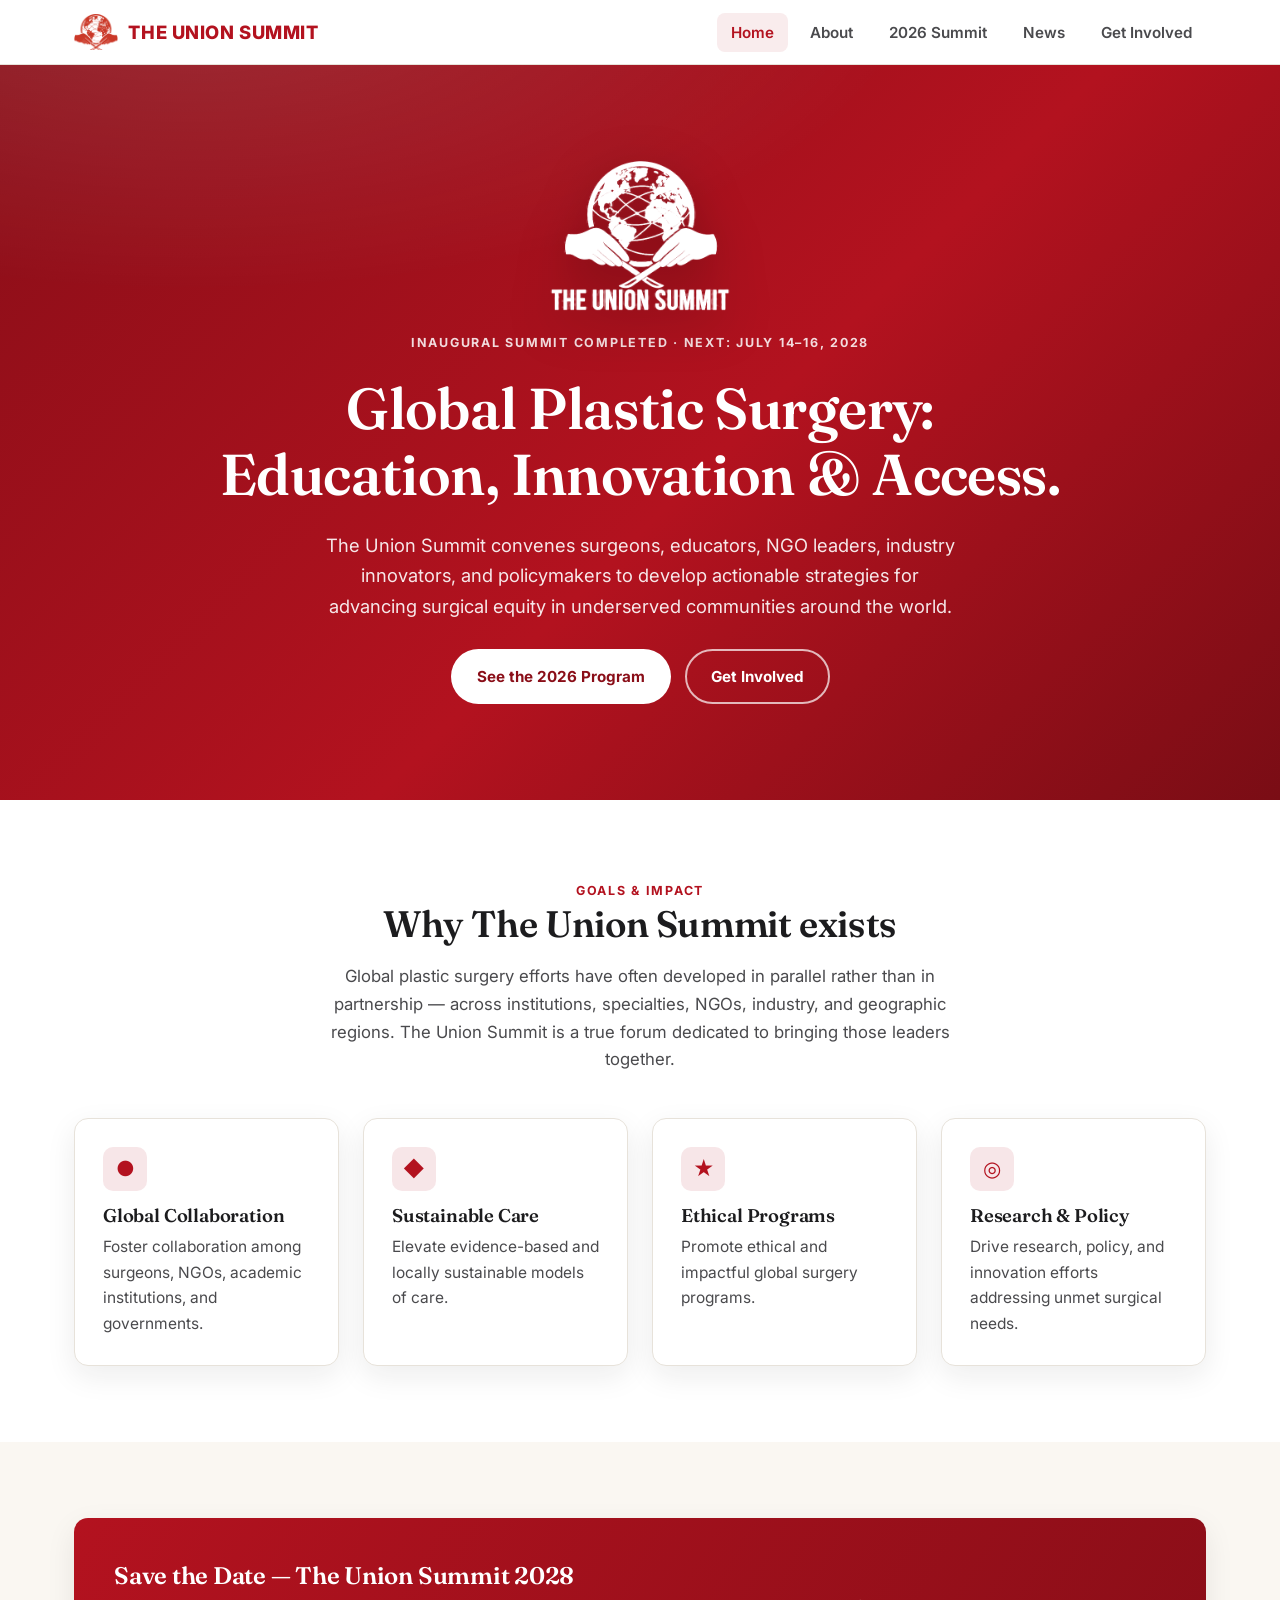
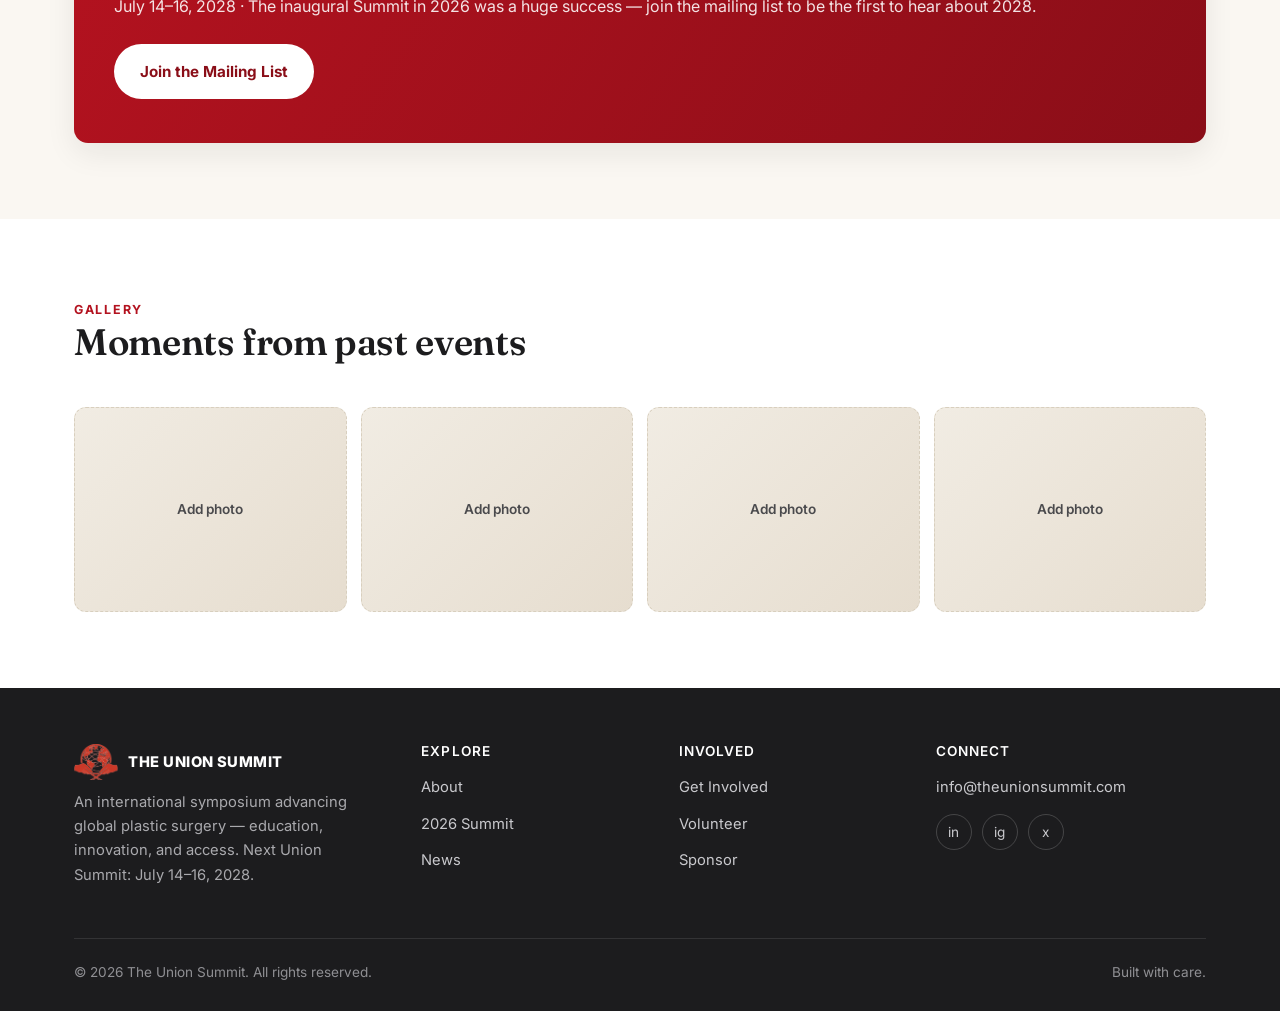
==== commit d6a7f2e7: "Correct brand name to 'The Union Summit' throughout the site" ====
--- a/index.html
+++ b/index.html
@@ -3,7 +3,7 @@
 <head>
 <meta charset="UTF-8">
 <meta name="viewport" content="width=device-width, initial-scale=1.0">
-<title>Union Summit 2026 — Global Plastic Surgery: Education, Innovation &amp; Access</title>
+<title>The Union Summit 2026 — Global Plastic Surgery: Education, Innovation &amp; Access</title>
 <meta name="description" content="The Union Summit convenes surgeons, educators, NGO leaders, industry innovators, and policymakers to advance global plastic surgery. The inaugural Summit was held July 2026 in Madison, Wisconsin; the next is July 14–16, 2028.">
 <link rel="icon" href="favicon.png" type="image/png">
 <link rel="preconnect" href="https://fonts.googleapis.com">
@@ -15,8 +15,8 @@
 <header class="site-header">
   <div class="nav-wrap">
     <a href="index.html" class="brand">
-      <img src="logo-icon.png" alt="Union Summit logo" class="brand-mark">
-      Union Summit
+      <img src="logo-icon.png" alt="The Union Summit logo" class="brand-mark">
+      The Union Summit
     </a>
     <button class="nav-toggle" aria-label="Toggle menu" aria-expanded="false">
       <span></span><span></span><span></span>
@@ -50,7 +50,7 @@
   <div class="container">
     <div class="section-head center">
       <span class="eyebrow" style="color:var(--red)">Goals &amp; Impact</span>
-      <h2>Why the Union Summit exists</h2>
+      <h2>Why The Union Summit exists</h2>
       <p>Global plastic surgery efforts have often developed in parallel rather than in partnership — across institutions, specialties, NGOs, industry, and geographic regions. The Union Summit is a true forum dedicated to bringing those leaders together.</p>
     </div>
     <div class="grid grid-4">
@@ -82,7 +82,7 @@
   <div class="container">
     <div class="banner">
       <div>
-        <h3>Save the Date — Union Summit 2028</h3>
+        <h3>Save the Date — The Union Summit 2028</h3>
         <p>July 14–16, 2028 · The inaugural Summit in 2026 was a huge success — join the mailing list to be the first to hear about 2028.</p>
       </div>
       <a href="get-involved.html#mailing-list" class="btn btn-primary">Join the Mailing List</a>
@@ -110,7 +110,7 @@
     <div class="footer-grid">
       <div class="footer-brand">
         <a href="index.html" class="brand" style="color:#fff;margin-bottom:10px;display:flex">
-          <img src="logo-icon.png" alt="Union Summit logo" class="brand-mark"> Union Summit
+          <img src="logo-icon.png" alt="The Union Summit logo" class="brand-mark"> The Union Summit
         </a>
         <p>An international symposium advancing global plastic surgery — education, innovation, and access. Next Union Summit: July 14–16, 2028.</p>
       </div>
@@ -143,7 +143,7 @@
       </div>
     </div>
     <div class="footer-bottom">
-      <span>&copy; 2026 Union Summit. All rights reserved.</span>
+      <span>&copy; 2026 The Union Summit. All rights reserved.</span>
       <span>Built with care.</span>
     </div>
   </div>
